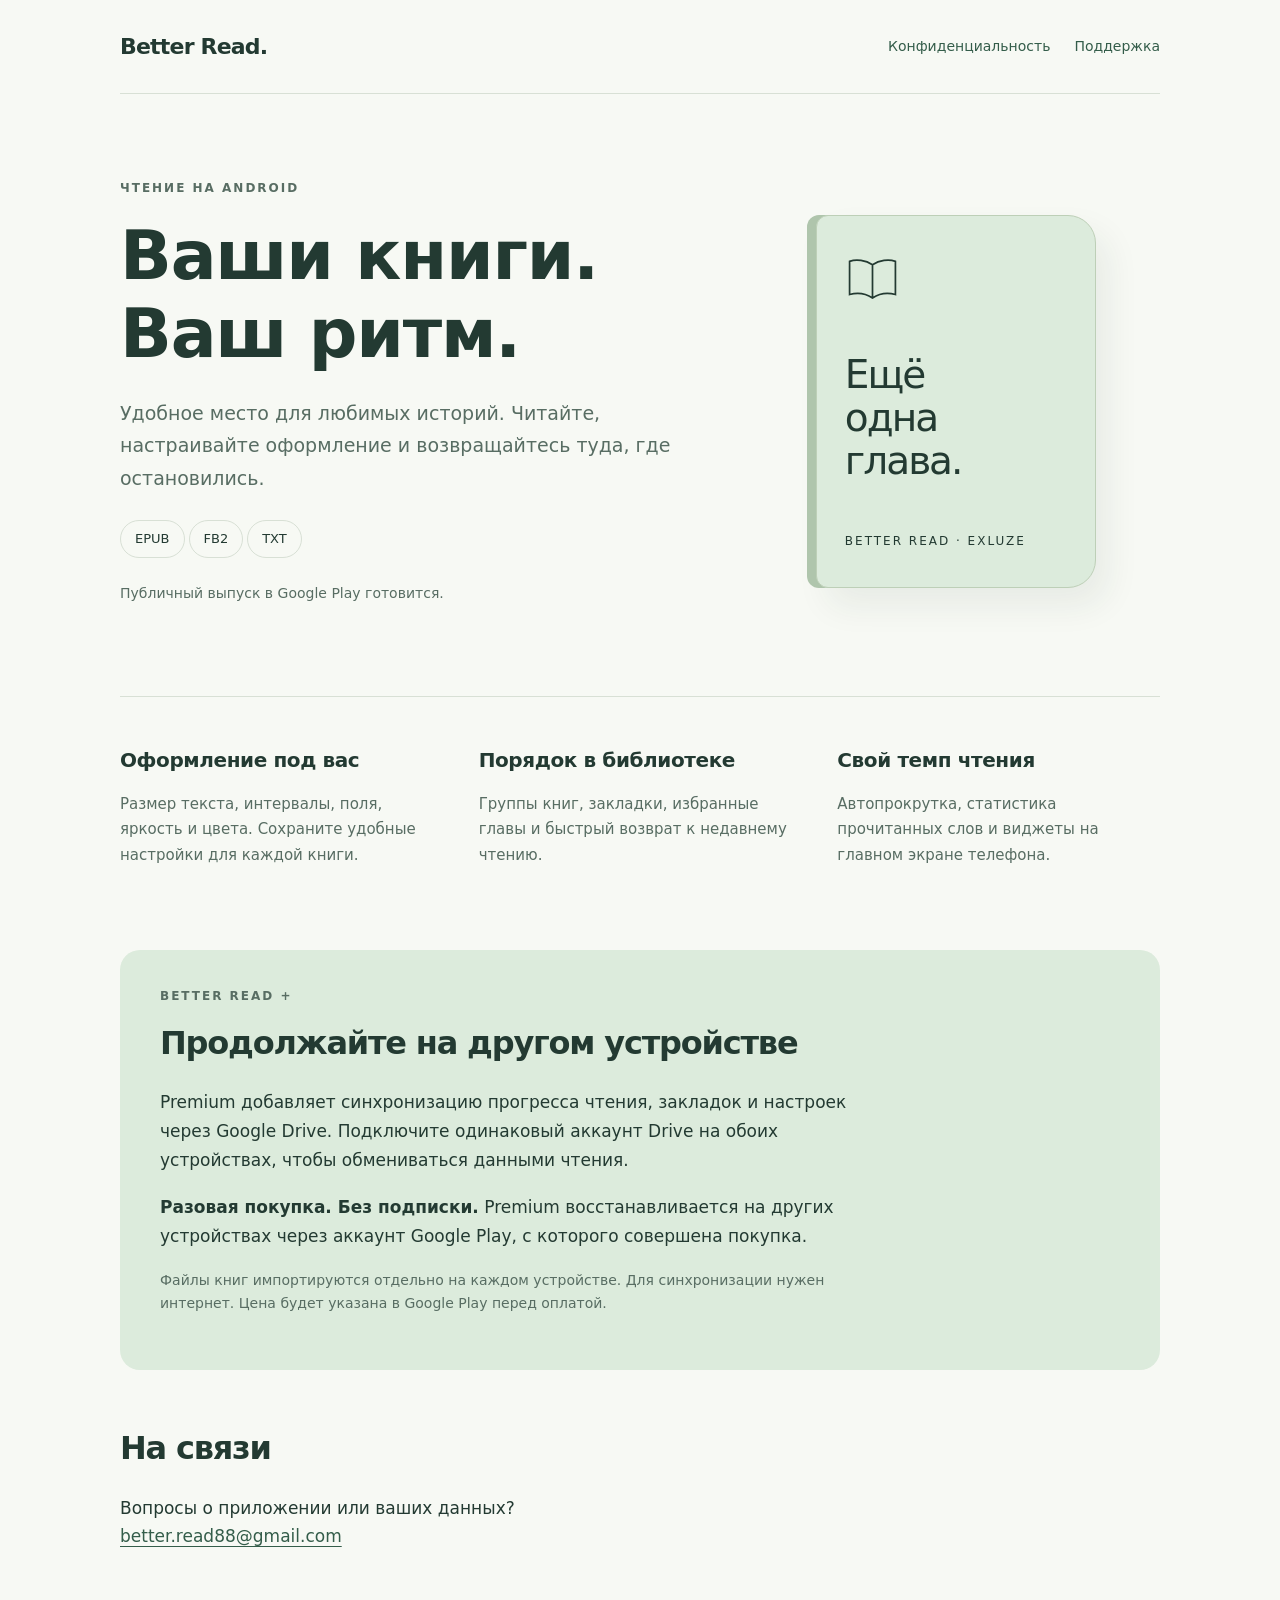
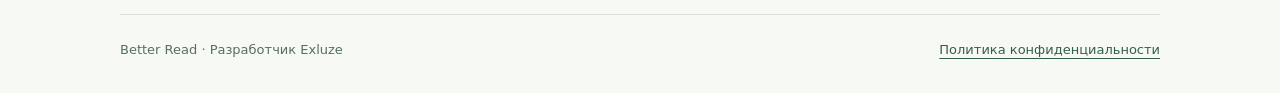
==== index.html @ 145b7a62 "Publish Better Read website and privacy policy" ====
<!doctype html>
<html lang="ru">
<head><meta charset="utf-8"><meta name="viewport" content="width=device-width,initial-scale=1"><title>Better Read — читалка для Android</title><meta name="description" content="Better Read — читайте EPUB, FB2 и TXT, настройте оформление и сохраняйте своё место в книге."><link rel="stylesheet" href="styles.css"></head>
<body>
<a class="skip" href="#main">Перейти к содержимому</a>
<header><a class="brand" href="index.html">Better Read<span aria-hidden="true">.</span></a><nav aria-label="Основная навигация"><a href="privacy.html">Конфиденциальность</a><a href="mailto:better.read88@gmail.com">Поддержка</a></nav></header>
<main id="main">
<section class="hero"><div><p class="eyebrow">Чтение на Android</p><h1>Ваши книги.<br>Ваш ритм.</h1><p class="intro">Удобное место для любимых историй. Читайте, настраивайте оформление и возвращайтесь туда, где остановились.</p><div aria-label="Поддерживаемые форматы"><span class="tag">EPUB</span><span class="tag">FB2</span><span class="tag">TXT</span></div><p class="note" style="margin-top:24px">Публичный выпуск в Google Play готовится.</p></div><div class="book" aria-hidden="true"><svg class="book-mark" viewBox="0 0 48 48"><path d="M24 12C18 8 10 7 4 9v29c7-2 14-1 20 3 6-4 13-5 20-3V9c-6-2-14-1-20 3Zm0 0v29"/></svg><strong>Ещё<br>одна<br>глава.</strong><span>Better Read · Exluze</span></div></section>
<section class="features" aria-label="Возможности приложения"><div><h3>Оформление под вас</h3><p>Размер текста, интервалы, поля, яркость и цвета. Сохраните удобные настройки для каждой книги.</p></div><div><h3>Порядок в библиотеке</h3><p>Группы книг, закладки, избранные главы и быстрый возврат к недавнему чтению.</p></div><div><h3>Свой темп чтения</h3><p>Автопрокрутка, статистика прочитанных слов и виджеты на главном экране телефона.</p></div></section>
<section class="premium"><p class="eyebrow">Better Read +</p><h2>Продолжайте на другом устройстве</h2><p>Premium добавляет синхронизацию прогресса чтения, закладок и настроек через Google Drive. Подключите одинаковый аккаунт Drive на обоих устройствах, чтобы обмениваться данными чтения.</p><p><strong>Разовая покупка. Без подписки.</strong> Premium восстанавливается на других устройствах через аккаунт Google Play, с которого совершена покупка.</p><p class="note">Файлы книг импортируются отдельно на каждом устройстве. Для синхронизации нужен интернет. Цена будет указана в Google Play перед оплатой.</p></section>
<section class="contact"><h2>На связи</h2><p>Вопросы о приложении или ваших данных?<br><a href="mailto:better.read88@gmail.com">better.read88@gmail.com</a></p></section>
</main><footer><span>Better Read · Разработчик Exluze</span><a href="privacy.html">Политика конфиденциальности</a></footer>
</body></html>
---- styles.css ----
:root{color-scheme:light;--ink:#233a32;--muted:#586d63;--paper:#f7f9f4;--green:#dcebdc;--line:#d8e0d5;--accent:#345d4a}*{box-sizing:border-box}body{margin:0;background:var(--paper);color:var(--ink);font:17px/1.7 system-ui,-apple-system,"Segoe UI",sans-serif}a{color:var(--accent);text-underline-offset:4px}a:hover{color:#142b20}a:focus-visible{outline:3px solid #719a72;outline-offset:5px}header,main,footer{width:min(100% - 48px,1040px);margin:auto}header{display:flex;justify-content:space-between;align-items:center;gap:24px;padding:28px 0;border-bottom:1px solid var(--line)}.brand{text-decoration:none;font-size:22px;font-weight:750;letter-spacing:-.8px;color:var(--ink)}nav{display:flex;gap:24px;flex-wrap:wrap;font-size:14px}nav a{text-decoration:none}.hero{display:grid;grid-template-columns:1.4fr 1fr;gap:60px;align-items:center;padding:84px 0 72px}.eyebrow{font-size:12px;font-weight:700;letter-spacing:2px;text-transform:uppercase;color:var(--muted)}h1,h2,h3{line-height:1.15;letter-spacing:-1.2px}h1{font-size:clamp(40px,6vw,68px);font-weight:600;margin:18px 0 24px}h2{font-size:32px;font-weight:600}h3{font-size:20px;letter-spacing:-.4px}p{margin:0 0 18px}.intro{font-size:19px;color:var(--muted);max-width:570px}.tag{display:inline-block;font-size:13px;border:1px solid var(--line);border-radius:30px;padding:7px 14px;margin:8px 4px 0 0}.book{background:var(--green);border-radius:12px 28px 28px 12px;aspect-ratio:3/4;max-width:280px;width:100%;margin:auto;padding:35px 28px;box-shadow:-9px 0 0 #afc5ac,12px 18px 34px #213e2a12;border:1px solid #bdcfb7;display:flex;flex-direction:column;justify-content:space-between}.book-mark{width:55px;height:55px;fill:none;stroke:var(--ink);stroke-width:1.5}.book strong{font-size:39px;line-height:1.1;letter-spacing:-2px;font-weight:500}.book span{font-size:12px;letter-spacing:2px;text-transform:uppercase}.features{display:grid;grid-template-columns:repeat(3,1fr);gap:36px;padding:32px 0 64px;border-top:1px solid var(--line)}.features p{font-size:15px;color:var(--muted)}.premium{background:var(--green);padding:36px 40px;border-radius:20px;margin-bottom:60px}.premium h2{margin-top:8px}.premium p{max-width:720px}.note{font-size:14px;color:var(--muted)}.contact{padding-bottom:45px}.contact a{overflow-wrap:anywhere}footer{padding:24px 0 32px;border-top:1px solid var(--line);display:flex;justify-content:space-between;gap:20px;font-size:13px;color:var(--muted)}.policy{max-width:760px;padding:50px 0 70px}.policy h1{font-size:clamp(32px,5vw,46px);overflow-wrap:anywhere}.policy h2{font-size:24px;letter-spacing:-.5px;margin-top:38px}.policy p,.policy li{font-size:16px}.policy a{overflow-wrap:anywhere}.skip{position:absolute;top:-100px;left:24px;background:white;padding:8px;z-index:2}.skip:focus{top:8px}@media(max-width:650px){header,main,footer{width:calc(100% - 36px)}header{align-items:flex-start;gap:16px}nav{gap:10px;flex-direction:column;font-size:12px}.hero{padding:42px 0;gap:32px;grid-template-columns:1fr}.book{display:none}.features{grid-template-columns:1fr;gap:0;padding-bottom:25px}.features h3{margin-bottom:10px}.premium{padding:24px;margin-bottom:36px}footer{flex-direction:column;gap:8px}.policy{padding-top:28px}h2{font-size:27px}}
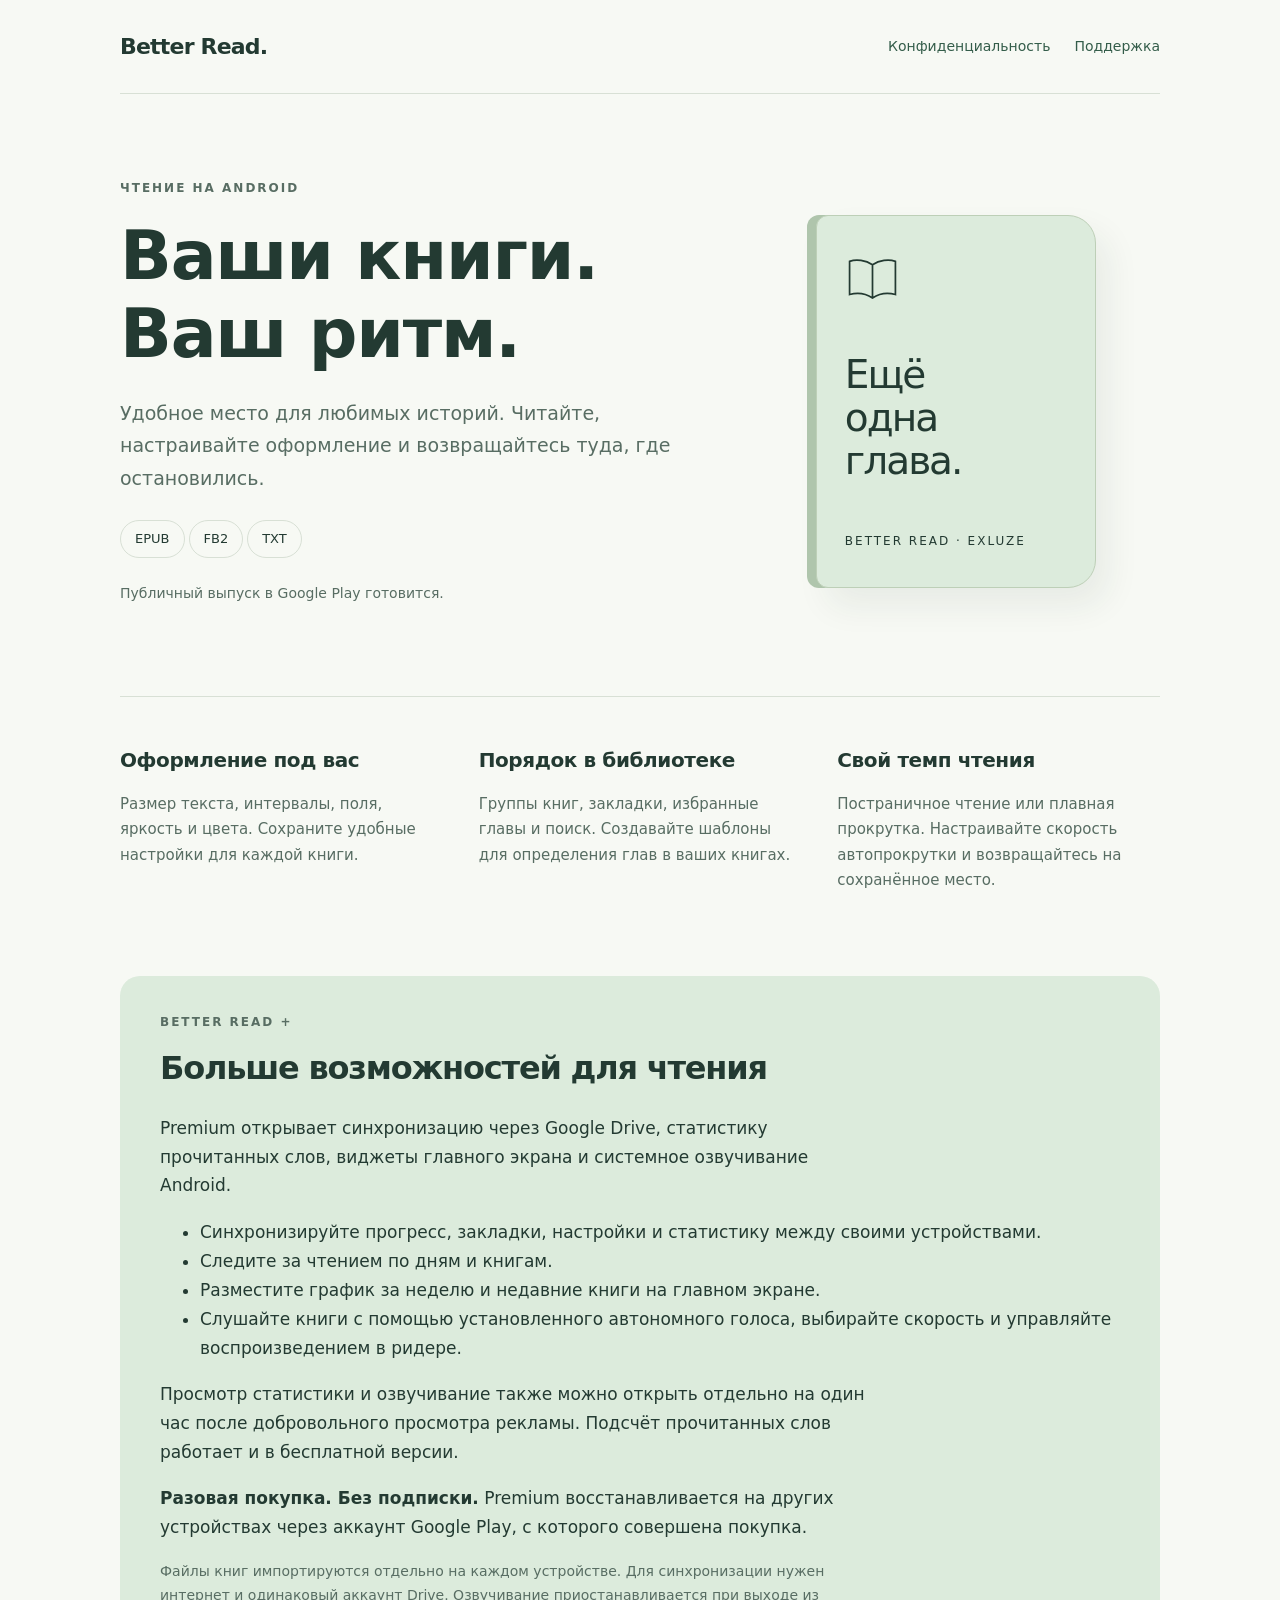
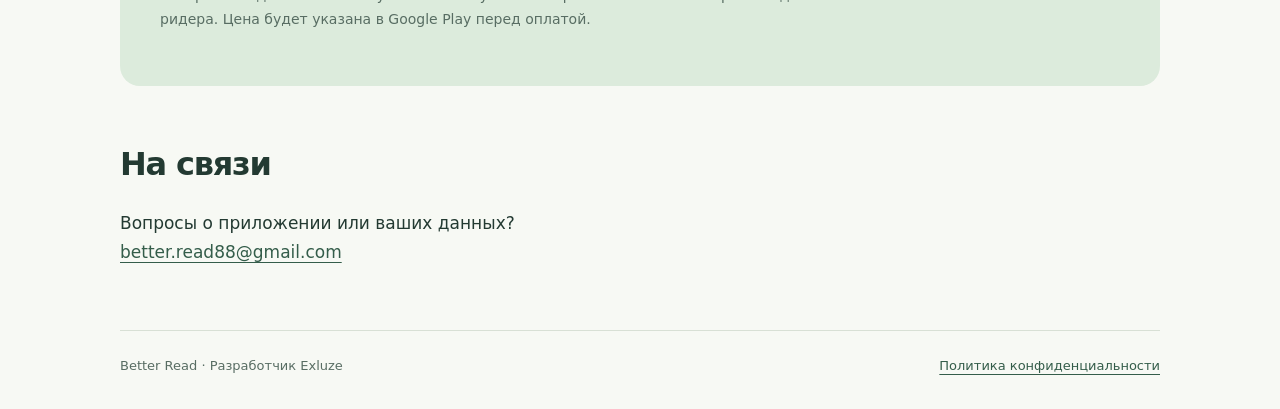
==== commit 1690a371: "Update privacy policy for rewarded ads and reading features" ====
--- a/index.html
+++ b/index.html
@@ -1,13 +1,13 @@
-<!doctype html>
-<html lang="ru">
-<head><meta charset="utf-8"><meta name="viewport" content="width=device-width,initial-scale=1"><title>Better Read — читалка для Android</title><meta name="description" content="Better Read — читайте EPUB, FB2 и TXT, настройте оформление и сохраняйте своё место в книге."><link rel="stylesheet" href="styles.css"></head>
-<body>
-<a class="skip" href="#main">Перейти к содержимому</a>
-<header><a class="brand" href="index.html">Better Read<span aria-hidden="true">.</span></a><nav aria-label="Основная навигация"><a href="privacy.html">Конфиденциальность</a><a href="mailto:better.read88@gmail.com">Поддержка</a></nav></header>
-<main id="main">
-<section class="hero"><div><p class="eyebrow">Чтение на Android</p><h1>Ваши книги.<br>Ваш ритм.</h1><p class="intro">Удобное место для любимых историй. Читайте, настраивайте оформление и возвращайтесь туда, где остановились.</p><div aria-label="Поддерживаемые форматы"><span class="tag">EPUB</span><span class="tag">FB2</span><span class="tag">TXT</span></div><p class="note" style="margin-top:24px">Публичный выпуск в Google Play готовится.</p></div><div class="book" aria-hidden="true"><svg class="book-mark" viewBox="0 0 48 48"><path d="M24 12C18 8 10 7 4 9v29c7-2 14-1 20 3 6-4 13-5 20-3V9c-6-2-14-1-20 3Zm0 0v29"/></svg><strong>Ещё<br>одна<br>глава.</strong><span>Better Read · Exluze</span></div></section>
-<section class="features" aria-label="Возможности приложения"><div><h3>Оформление под вас</h3><p>Размер текста, интервалы, поля, яркость и цвета. Сохраните удобные настройки для каждой книги.</p></div><div><h3>Порядок в библиотеке</h3><p>Группы книг, закладки, избранные главы и быстрый возврат к недавнему чтению.</p></div><div><h3>Свой темп чтения</h3><p>Автопрокрутка, статистика прочитанных слов и виджеты на главном экране телефона.</p></div></section>
-<section class="premium"><p class="eyebrow">Better Read +</p><h2>Продолжайте на другом устройстве</h2><p>Premium добавляет синхронизацию прогресса чтения, закладок и настроек через Google Drive. Подключите одинаковый аккаунт Drive на обоих устройствах, чтобы обмениваться данными чтения.</p><p><strong>Разовая покупка. Без подписки.</strong> Premium восстанавливается на других устройствах через аккаунт Google Play, с которого совершена покупка.</p><p class="note">Файлы книг импортируются отдельно на каждом устройстве. Для синхронизации нужен интернет. Цена будет указана в Google Play перед оплатой.</p></section>
-<section class="contact"><h2>На связи</h2><p>Вопросы о приложении или ваших данных?<br><a href="mailto:better.read88@gmail.com">better.read88@gmail.com</a></p></section>
-</main><footer><span>Better Read · Разработчик Exluze</span><a href="privacy.html">Политика конфиденциальности</a></footer>
-</body></html>
+<!doctype html>
+<html lang="ru">
+<head><meta charset="utf-8"><meta name="viewport" content="width=device-width,initial-scale=1"><title>Better Read — читалка для Android</title><meta name="description" content="Better Read — читайте EPUB, FB2 и TXT, настройте оформление и сохраняйте своё место в книге."><link rel="stylesheet" href="styles.css"></head>
+<body>
+<a class="skip" href="#main">Перейти к содержимому</a>
+<header><a class="brand" href="index.html">Better Read<span aria-hidden="true">.</span></a><nav aria-label="Основная навигация"><a href="privacy.html">Конфиденциальность</a><a href="mailto:better.read88@gmail.com">Поддержка</a></nav></header>
+<main id="main">
+<section class="hero"><div><p class="eyebrow">Чтение на Android</p><h1>Ваши книги.<br>Ваш ритм.</h1><p class="intro">Удобное место для любимых историй. Читайте, настраивайте оформление и возвращайтесь туда, где остановились.</p><div aria-label="Поддерживаемые форматы"><span class="tag">EPUB</span><span class="tag">FB2</span><span class="tag">TXT</span></div><p class="note" style="margin-top:24px">Публичный выпуск в Google Play готовится.</p></div><div class="book" aria-hidden="true"><svg class="book-mark" viewBox="0 0 48 48"><path d="M24 12C18 8 10 7 4 9v29c7-2 14-1 20 3 6-4 13-5 20-3V9c-6-2-14-1-20 3Zm0 0v29"/></svg><strong>Ещё<br>одна<br>глава.</strong><span>Better Read · Exluze</span></div></section>
+<section class="features" aria-label="Бесплатные возможности приложения"><div><h3>Оформление под вас</h3><p>Размер текста, интервалы, поля, яркость и цвета. Сохраните удобные настройки для каждой книги.</p></div><div><h3>Порядок в библиотеке</h3><p>Группы книг, закладки, избранные главы и поиск. Создавайте шаблоны для определения глав в ваших книгах.</p></div><div><h3>Свой темп чтения</h3><p>Постраничное чтение или плавная прокрутка. Настраивайте скорость автопрокрутки и возвращайтесь на сохранённое место.</p></div></section>
+<section class="premium"><p class="eyebrow">Better Read +</p><h2>Больше возможностей для чтения</h2><p>Premium открывает синхронизацию через Google Drive, статистику прочитанных слов, виджеты главного экрана и системное озвучивание Android.</p><ul><li>Синхронизируйте прогресс, закладки, настройки и статистику между своими устройствами.</li><li>Следите за чтением по дням и книгам.</li><li>Разместите график за неделю и недавние книги на главном экране.</li><li>Слушайте книги с помощью установленного автономного голоса, выбирайте скорость и управляйте воспроизведением в ридере.</li></ul><p>Просмотр статистики и озвучивание также можно открыть отдельно на один час после добровольного просмотра рекламы. Подсчёт прочитанных слов работает и в бесплатной версии.</p><p><strong>Разовая покупка. Без подписки.</strong> Premium восстанавливается на других устройствах через аккаунт Google Play, с которого совершена покупка.</p><p class="note">Файлы книг импортируются отдельно на каждом устройстве. Для синхронизации нужен интернет и одинаковый аккаунт Drive. Озвучивание приостанавливается при выходе из ридера. Цена будет указана в Google Play перед оплатой.</p></section>
+<section class="contact"><h2>На связи</h2><p>Вопросы о приложении или ваших данных?<br><a href="mailto:better.read88@gmail.com">better.read88@gmail.com</a></p></section>
+</main><footer><span>Better Read · Разработчик Exluze</span><a href="privacy.html">Политика конфиденциальности</a></footer>
+</body></html>
